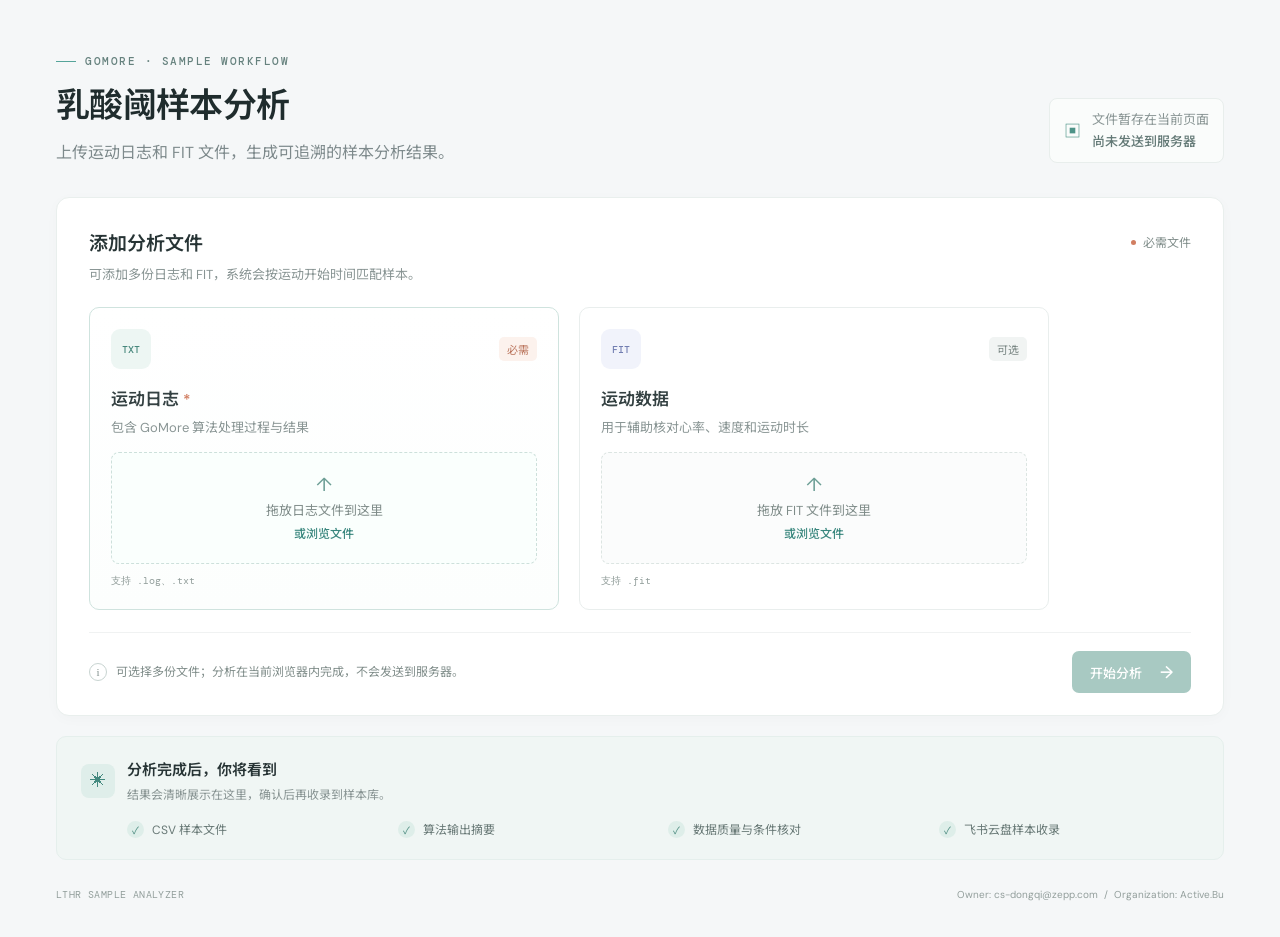
==== index.html @ fc3f39f7 "ref |> 移动网页入口至仓库根目录" ====
<!doctype html>
<html lang="zh-CN">
  <head>
    <meta charset="UTF-8" />
    <meta name="viewport" content="width=device-width, initial-scale=1.0" />
    <meta name="theme-color" content="#f5f7f8" />
    <title>LTHR 样本分析</title>
    <link rel="stylesheet" href="./lthr-jira-analyzer/web/style.css" />
  </head>
  <body>
    <div class="app-shell">
      <main class="main-content">
        <div class="page-wrap">
          <section class="intro">
            <div class="eyebrow"><span class="eyebrow-line"></span>GOMORE · SAMPLE WORKFLOW</div>
            <div class="intro-row">
              <div>
                <h1>乳酸阈样本分析</h1>
                <p class="intro-copy">上传运动日志和 FIT 文件，生成可追溯的样本分析结果。</p>
              </div>
              <div class="privacy-note"><span class="lock-icon">▣</span><span>文件暂存在当前页面<br /><b>尚未发送到服务器</b></span></div>
            </div>
          </section>

          <section class="upload-panel">
            <div class="panel-heading">
              <div><h2>添加分析文件</h2><p>可添加多份日志和 FIT，系统会按运动开始时间匹配样本。</p></div>
              <span class="required-label"><i></i>必需文件</span>
            </div>

            <div class="upload-grid">
              <article class="upload-card required-card">
                <div class="card-top"><div class="file-icon log-icon"><span>TXT</span></div><span class="file-state">必需</span></div>
                <h3>运动日志 <span class="asterisk">*</span></h3>
                <p>包含 GoMore 算法处理过程与结果</p>
                <div class="drop-area" data-upload="log" role="button" tabindex="0" aria-label="选择或拖放日志文件">
                  <input class="file-input" type="file" accept=".log,.txt,text/plain" multiple hidden />
                  <span class="upload-glyph">↑</span><span>拖放日志文件到这里</span><b>或浏览文件</b>
                </div>
                <div class="selected-files" data-file-list="log" aria-live="polite"></div>
                <div class="format-hint">支持 .log、.txt</div>
              </article>

              <article class="upload-card">
                <div class="card-top"><div class="file-icon fit-icon"><span>FIT</span></div><span class="file-state optional">可选</span></div>
                <h3>运动数据</h3>
                <p>用于辅助核对心率、速度和运动时长</p>
                <div class="drop-area" data-upload="fit" role="button" tabindex="0" aria-label="选择或拖放 FIT 文件">
                  <input class="file-input" type="file" accept=".fit" multiple hidden />
                  <span class="upload-glyph">↑</span><span>拖放 FIT 文件到这里</span><b>或浏览文件</b>
                </div>
                <div class="selected-files" data-file-list="fit" aria-live="polite"></div>
                <div class="format-hint">支持 .fit</div>
              </article>

            </div>

            <div class="panel-footer">
              <div class="upload-tip"><span class="tip-icon">i</span><span class="upload-message" role="status">可选择多份文件；分析在当前浏览器内完成，不会发送到服务器。</span></div>
              <button class="primary-button" id="analyze-button" disabled>开始分析 <span>→</span></button>
            </div>
          </section>

          <section class="analysis-results" id="analysis-results" hidden aria-live="polite"></section>

          <section class="result-preview">
            <div class="preview-heading"><div class="preview-symbol">✳</div><div><h2>分析完成后，你将看到</h2><p>结果会清晰展示在这里，确认后再收录到样本库。</p></div></div>
            <div class="preview-items">
              <div class="preview-item"><span class="preview-check">✓</span><span>CSV 样本文件</span></div>
              <div class="preview-item"><span class="preview-check">✓</span><span>算法输出摘要</span></div>
              <div class="preview-item"><span class="preview-check">✓</span><span>数据质量与条件核对</span></div>
              <div class="preview-item"><span class="preview-check">✓</span><span>飞书云盘样本收录</span></div>
            </div>
          </section>

          <footer class="page-footer"><span>LTHR SAMPLE ANALYZER</span><span>Owner: cs-dongqi@zepp.com&nbsp; / &nbsp;Organization: Active.Bu</span></footer>
        </div>
      </main>
    </div>
    <script src="./lthr-jira-analyzer/web/parser-worker.js"></script>
    <script src="./lthr-jira-analyzer/web/app.js"></script>
  </body>
</html>
---- lthr-jira-analyzer/web/style.css ----
@import url('https://fonts.googleapis.com/css2?family=DM+Mono:wght@400;500&family=DM+Sans:wght@400;500;600;700&family=Noto+Sans+SC:wght@400;500;600;700&display=swap');

:root{font-family:'DM Sans','Noto Sans SC',sans-serif;color:#202a2c;background:#f5f7f8;font-synthesis:none;text-rendering:optimizeLegibility;--ink:#202a2c;--muted:#7e8a8c;--teal:#147e78;--line:#e8edec;--paper:#fff;font-size:16px}
*{box-sizing:border-box}
body{margin:0;min-width:320px;min-height:100vh;background:#f5f7f8}
button,a{font:inherit}
.app-shell{min-height:100vh}
.sidebar{position:fixed;inset:0 auto 0 0;width:236px;background:#fff;border-right:1px solid #e9eeee;padding:27px 17px 18px;display:flex;flex-direction:column;z-index:2}
.brand{height:30px;display:flex;align-items:center;gap:10px;text-decoration:none;color:#203033;padding-left:9px}
.brand-mark{height:23px;width:23px;display:flex;align-items:flex-end;gap:3px;padding:3px;border-radius:7px;background:#e8f5f2}.brand-mark span{display:block;width:4px;border-radius:3px;background:#16877e}.brand-mark span:nth-child(1){height:8px}.brand-mark span:nth-child(2){height:14px}.brand-mark span:nth-child(3){height:10px}
.brand-name{font-size:14px;font-weight:700;letter-spacing:1.6px}.brand-name span{font-weight:500;color:#7b8988;margin-left:4px}
.workspace-label{font:500 10px 'DM Mono',monospace;letter-spacing:1.45px;color:#a5afae;margin:53px 10px 14px}
.main-nav{display:grid;gap:5px}.nav-item{height:42px;display:flex;align-items:center;gap:12px;padding:0 11px;text-decoration:none;color:#657171;font-size:13px;border-radius:7px;position:relative}.nav-item.active{color:#147e78;background:#edf7f5;font-weight:600}.nav-icon{width:18px;text-align:center;font-size:17px;color:#81908f}.active .nav-icon{color:#147e78}.pulse-icon{font-size:25px;transform:rotate(-18deg)}.nav-soon{font-size:9px;color:#9aa5a3;background:#f4f6f5;border-radius:4px;padding:3px 5px;margin-left:auto}
.sidebar-bottom{margin-top:auto}.help-card{padding:13px 11px;border:1px solid #edf0ef;border-radius:9px;display:flex;align-items:center;gap:9px;margin:0 1px 18px}.help-icon{width:22px;height:22px;border-radius:50%;display:grid;place-items:center;background:#eef6f4;color:#327c76;font-size:12px;font-weight:600}.help-card strong{font-size:11px;font-weight:600}.help-card p{font-size:10px;margin:4px 0 0;color:#98a2a1}.help-arrow{margin-left:auto;font-size:13px;color:#98a2a1;align-self:flex-start}.profile{border-top:1px solid #edf0ef;padding:16px 3px 0;display:flex;align-items:center;gap:9px}.avatar{height:30px;width:30px;border-radius:50%;display:grid;place-items:center;background:#dcece9;color:#34756e;font-size:10px;font-weight:700}.profile-copy{display:grid;gap:3px}.profile-copy strong{font-size:11px;font-weight:600}.profile-copy span{font-size:10px;color:#98a2a1}.profile-menu{margin-left:auto;color:#8d9898;letter-spacing:2px}
.main-content{min-height:100vh}.topbar{height:68px;background:rgba(255,255,255,.82);border-bottom:1px solid #e9eeee;padding:0 56px;display:flex;align-items:center;justify-content:space-between}.breadcrumb{display:flex;align-items:center;gap:12px;color:#899594;font-size:13px}.breadcrumb strong{font-weight:500;color:#4c5a5a}.crumb-sep{color:#c6cecc}.topbar-right{display:flex;align-items:center;gap:9px;color:#71807e;font-size:12px}.status-dot{width:7px;height:7px;border-radius:50%;background:#5baa85;box-shadow:0 0 0 4px #e8f4ed}.top-divider{height:20px;border-left:1px solid #e7eceb;margin:0 6px 0 12px}.icon-button{height:32px;width:32px;border:0;background:transparent;color:#71807e;font-size:19px;position:relative}.icon-button i{position:absolute;right:4px;top:4px;width:6px;height:6px;border-radius:50%;background:#e88862}
.page-wrap{max-width:1280px;margin:0 auto;padding:54px 56px 36px}.intro{margin-bottom:34px}.eyebrow{font:500 11px 'DM Mono',monospace;color:#66827e;letter-spacing:1.5px;display:flex;align-items:center;gap:9px}.eyebrow-line{width:20px;height:1px;background:#55a49a}.intro-row{display:flex;align-items:flex-end;justify-content:space-between;margin-top:16px}h1{font-size:34px;line-height:1.3;letter-spacing:-.7px;margin:0;font-weight:600;color:#1f2c2d}.intro-copy{font-size:16px;color:#7e8a8c;margin:11px 0 0}.privacy-note{display:flex;align-items:center;gap:11px;color:#899594;font-size:13px;line-height:1.65;padding:10px 14px;border:1px solid #e8eeec;border-radius:8px;background:#fafcfb}.privacy-note b{font-weight:500;color:#637976}.lock-icon{color:#4d9387;font-size:17px}
.upload-panel{background:#fff;border:1px solid #e9efed;border-radius:13px;padding:30px 32px 22px;box-shadow:0 3px 14px rgba(31,59,55,.025)}.panel-heading{display:flex;justify-content:space-between;align-items:flex-start;margin-bottom:24px}.panel-heading h2,.preview-heading h2{font-size:19px;margin:0;font-weight:600;color:#273435}.panel-heading p,.preview-heading p{font-size:13px;color:#899594;margin:8px 0 0}.required-label{display:flex;align-items:center;gap:7px;color:#818e8b;font-size:12px;padding-top:5px}.required-label i,.asterisk{color:#d17e61}.required-label i{width:5px;height:5px;background:#d17e61;border-radius:50%}
.upload-grid{display:grid;grid-template-columns:repeat(2,minmax(0,1fr));gap:20px;max-width:960px}.upload-card{border:1px solid #e9eeed;border-radius:10px;padding:21px;min-width:0}.required-card{border-color:#cfe3de;background:linear-gradient(180deg,#fff 0%,#fcfefd 100%)}.card-top{display:flex;justify-content:space-between;align-items:center}.file-icon{width:40px;height:40px;border-radius:9px;display:grid;place-items:center}.file-icon span{font:500 10px 'DM Mono',monospace;letter-spacing:-.3px}.log-icon{background:#edf6f3;color:#47877c}.fit-icon{background:#f1f3fb;color:#727eb1}.file-state{font-size:11px;color:#bb765e;background:#fcf2ed;padding:4px 8px;border-radius:5px}.file-state.optional{color:#788582;background:#f1f4f3}.upload-card h3{font-size:17px;font-weight:600;margin:16px 0 7px;color:#344142}.asterisk{color:#d17e61;font-size:15px}.upload-card>p{font-size:13px;color:#899594;white-space:nowrap;overflow:hidden;text-overflow:ellipsis;margin:0 0 16px}.drop-area{height:112px;border:1px dashed #dce5e2;border-radius:8px;background:#fbfcfc;display:flex;flex-direction:column;justify-content:center;align-items:center;gap:5px;color:#7f8c89;font-size:13px}.required-card .drop-area{border-color:#cde0db;background:#fafffd}.upload-glyph{font-size:19px;line-height:20px;color:#6d9f96}.drop-area b{font-size:12px;font-weight:500;color:#39877e}.format-hint{font:400 10px 'DM Mono',monospace;color:#929e9b;margin-top:10px}
.panel-footer{border-top:1px solid #f0f2f2;margin-top:22px;padding-top:18px;display:flex;justify-content:space-between;align-items:center}.upload-tip{display:flex;align-items:center;gap:9px;color:#818e8b;font-size:12px}.tip-icon{width:18px;height:18px;border:1px solid #c8d4d1;border-radius:50%;display:grid;place-items:center;font:500 11px Georgia;color:#82918e}.primary-button{height:42px;padding:0 18px;border:0;border-radius:7px;background:#a8c9c2;color:white;font-size:13px;font-weight:500;display:flex;align-items:center;gap:18px;cursor:default}.primary-button span{font-size:17px;line-height:1}
.drop-area{cursor:pointer;transition:border-color .15s ease,background .15s ease,box-shadow .15s ease}.drop-area:hover,.drop-area:focus-visible,.drop-area.dragging{outline:none;border-color:#58a397;background:#f2faf7;box-shadow:0 0 0 3px rgba(65,145,132,.08)}.selected-files:not(:empty){margin-top:11px}.selected-file{display:flex;align-items:center;justify-content:space-between;gap:12px;padding:10px 12px;border:1px solid #e6eeeb;border-radius:7px;background:#fbfdfc}.selected-file-details{display:flex;align-items:center;gap:10px;min-width:0}.selected-file-name{overflow:hidden;text-overflow:ellipsis;white-space:nowrap;color:#4d605d;font-size:12px}.selected-file-size{flex:none;color:#899594;font:10px 'DM Mono',monospace}.remove-file{flex:none;border:0;background:transparent;color:#9b7770;font-size:11px;cursor:pointer;padding:4px}.remove-file:hover{color:#bf604a}.upload-message{line-height:1.5}.primary-button:not(:disabled){background:#147e78;cursor:pointer}.primary-button:not(:disabled):hover{background:#116c67}
.analysis-results{margin-top:22px}.analysis-results[hidden]{display:none}.results-heading{margin:0 0 14px}.results-heading h2{margin:0;font-size:20px;color:#273435}.results-heading p{margin:7px 0 0;color:#7e8a8c;font-size:13px}.analysis-warning{margin:8px 0;padding:11px 14px;border:1px solid #f0d9c5;border-radius:7px;background:#fff9f3;color:#996a43;font-size:13px}.result-card{margin-top:13px;padding:19px 20px 15px;background:#fff;border:1px solid #e6edeb;border-radius:10px}.result-card-header{display:flex;align-items:center;justify-content:space-between;gap:16px}.result-card-header h3{margin:0;color:#273435;font-size:17px}.result-filename{margin:0;color:#40514e;font:13px 'DM Mono',monospace;overflow-wrap:anywhere}.download-button{flex:none;padding:10px 14px;border-radius:7px;background:#147e78;color:#fff;text-decoration:none;font-size:13px;font-weight:500}.download-button:hover{background:#116c67}.result-meta{margin-top:12px;color:#71807e;font-size:12px}.csv-table-wrap{margin-top:12px;overflow:auto;border:1px solid #e9eeed;border-radius:7px}.csv-table{border-collapse:collapse;min-width:1800px;width:100%;font:11px 'DM Mono',monospace;white-space:nowrap}.csv-table th,.csv-table td{padding:8px 10px;border-bottom:1px solid #edf1f0;text-align:left}.csv-table th{position:sticky;top:0;background:#f3f8f6;color:#51645f;font-weight:500}.csv-table td{color:#667572}.csv-table tbody tr:last-child td{border-bottom:0}.table-hint{margin:9px 0 0;color:#899594;font-size:11px}
.result-preview{margin-top:20px;padding:21px 24px;background:#f0f6f4;border:1px solid #e5efec;border-radius:10px}.preview-heading{display:flex;align-items:center;gap:12px}.preview-symbol{height:34px;width:34px;border-radius:8px;background:#dfeeea;color:#43897f;display:grid;place-items:center;font-size:16px}.preview-heading h2{font-size:15px}.preview-heading p{font-size:12px;margin-top:5px}.preview-items{display:grid;grid-template-columns:repeat(4,1fr);gap:10px;margin:17px 0 0 46px}.preview-item{display:flex;align-items:center;gap:8px;color:#687976;font-size:12px}.preview-check{width:17px;height:17px;border-radius:50%;background:#deeee9;color:#4d8c80;display:grid;place-items:center;font-size:10px}.page-footer{display:flex;justify-content:space-between;align-items:center;margin-top:28px;color:#929e9b;font:400 10px 'DM Mono',monospace;letter-spacing:.4px}.page-footer span:last-child{font-family:'DM Sans','Noto Sans SC',sans-serif;letter-spacing:0}
@media(min-width:1500px){.page-wrap{padding-top:64px}.upload-panel{padding:34px 36px 26px}.drop-area{height:126px}}
@media(max-width:1050px){.topbar{padding:0 32px}.page-wrap{padding:42px 32px 28px}.upload-panel{padding:25px 24px 19px}.upload-grid{gap:14px}.upload-card{padding:17px}.preview-items{grid-template-columns:repeat(2,1fr);row-gap:12px}}
@media(max-width:760px){.topbar{height:58px;padding:0 17px}.page-wrap{padding:32px 16px 22px}.intro-row{align-items:flex-start;gap:12px}.intro-copy{max-width:290px;line-height:1.6}.privacy-note{font-size:0;padding:8px}.privacy-note span:last-child{display:none}.upload-grid{grid-template-columns:1fr}.upload-card{padding:16px}.upload-card>p{white-space:normal}.drop-area{height:84px}.panel-footer{align-items:flex-start;gap:14px}.upload-tip{line-height:1.5;font-size:11px}.primary-button{flex-shrink:0}upload-panel{padding:21px 16px 17px}.preview-items{margin-left:0;grid-template-columns:1fr 1fr}.page-footer{gap:12px;line-height:1.5;font-size:9px}.page-footer span:last-child{text-align:right}}
.result-card-header h3{margin:0;color:#273435;font-size:17px}.sample-user-info{display:flex;flex-wrap:wrap;gap:10px 22px;margin-top:15px;color:#5d6d69;font-size:14px}.result-file-row{display:flex;align-items:center;justify-content:space-between;gap:16px;margin-top:16px;padding-top:14px;border-top:1px solid #edf1f0}.result-file-row .result-filename{font-size:13px}
.gomore-summary{display:grid;grid-template-columns:repeat(4,minmax(0,1fr));gap:12px;margin-top:16px;padding-top:14px;border-top:1px solid #edf1f0}.gomore-summary-item{display:flex;flex-direction:column;gap:5px;color:#788683;font-size:12px}.gomore-summary-item strong{color:#344744;font-size:15px;font-weight:600}@media(max-width:760px){.gomore-summary{grid-template-columns:repeat(2,minmax(0,1fr))}}
.gomore-summary-title{grid-column:1/-1;margin:0;color:#52635f;font-size:13px;font-weight:600}
.gomore-history{margin-top:14px;padding-top:13px;border-top:1px solid #edf1f0}.gomore-history .gomore-summary-title{display:block}.gomore-history-value{margin:7px 0 0;color:#5d6d69;font-size:13px}.gomore-history-value code{font-family:'DM Mono',monospace}
.gomore-history-values{display:grid;grid-template-columns:repeat(2,minmax(0,1fr));gap:12px;margin-top:9px}
.gomore-summary>.gomore-history{grid-column:1/-1;margin-top:2px;padding-top:12px}
.gomore-summary>.gomore-history{margin:4px 0 0;padding:12px 14px;background:#f4f8f6;border:0;border-left:3px solid #9bbeb4;border-radius:0 7px 7px 0}.gomore-history .gomore-summary-title{color:#647771;font-size:12px}.gomore-history-values{grid-template-columns:repeat(2,minmax(0,180px));gap:18px}.gomore-history .gomore-summary-item strong{font-size:14px}
.gomore-history-values{display:flex;flex-wrap:wrap;gap:12px 32px}.gomore-history .gomore-summary-item{min-width:max-content}.gomore-history .gomore-summary-item strong{white-space:nowrap}
.vo2max-history{margin-top:10px;padding-top:10px;border-top:1px dashed #d8e3df}.vo2max-history-values{display:grid;grid-template-columns:repeat(7,minmax(0,1fr));gap:6px;margin-top:8px}.vo2max-history-item{display:flex;flex-direction:column;gap:3px;padding:6px 7px;border-radius:5px;background:rgba(255,255,255,.7)}.vo2max-history-item span{color:#899692;font:10px 'DM Mono',monospace}.vo2max-history-item strong{color:#455853;font-size:12px;font-weight:600}@media(max-width:760px){.vo2max-history-values{grid-template-columns:repeat(4,minmax(0,1fr))}}
.estimate-card{margin-top:14px;padding:18px 20px;background:#f7faf9;border:1px solid #e1ebe7;border-radius:9px}.estimate-card h4{margin:0;color:#344744;font-size:15px;font-weight:600}.estimate-values{display:grid;grid-template-columns:repeat(3,minmax(0,1fr));gap:14px;margin-top:13px}.estimate-item{display:flex;flex-direction:column;gap:5px}.estimate-item span{color:#7c8985;font-size:12px}.estimate-item strong{color:#344744;font-size:16px;font-weight:600}.estimate-note{margin:12px 0 0;color:#89938f;font-size:11px;line-height:1.6}@media(max-width:760px){.estimate-card{padding:15px}.estimate-values{gap:8px}.estimate-item strong{font-size:14px}.estimate-item span{font-size:11px}}
.estimate-label-row{display:flex;align-items:center;gap:7px}.estimate-help-button{width:17px;height:17px;padding:0;border:1px solid #aabbb5;border-radius:50%;background:#fff;color:#60746e;font:600 11px/15px sans-serif;cursor:pointer}.estimate-help-button:hover,.estimate-help-button[aria-expanded="true"]{border-color:#438e82;background:#e9f4f1;color:#26786f}.estimate-help-text{margin:2px 0 0;padding:8px 9px;border-radius:6px;background:#fff;color:#65736f;font-size:11px;line-height:1.55}.estimate-help-text[hidden]{display:none}
.estimate-status{margin:8px 0 0;font-size:14px;font-weight:700}.estimate-status.meets{color:#21824f}.estimate-status.does-not-meet{color:#c34242}.estimate-status.undetermined{color:#87918d}.estimate-unmet{margin:8px 0 0;padding-left:20px;color:#bd4040;font-size:12px;line-height:1.7}
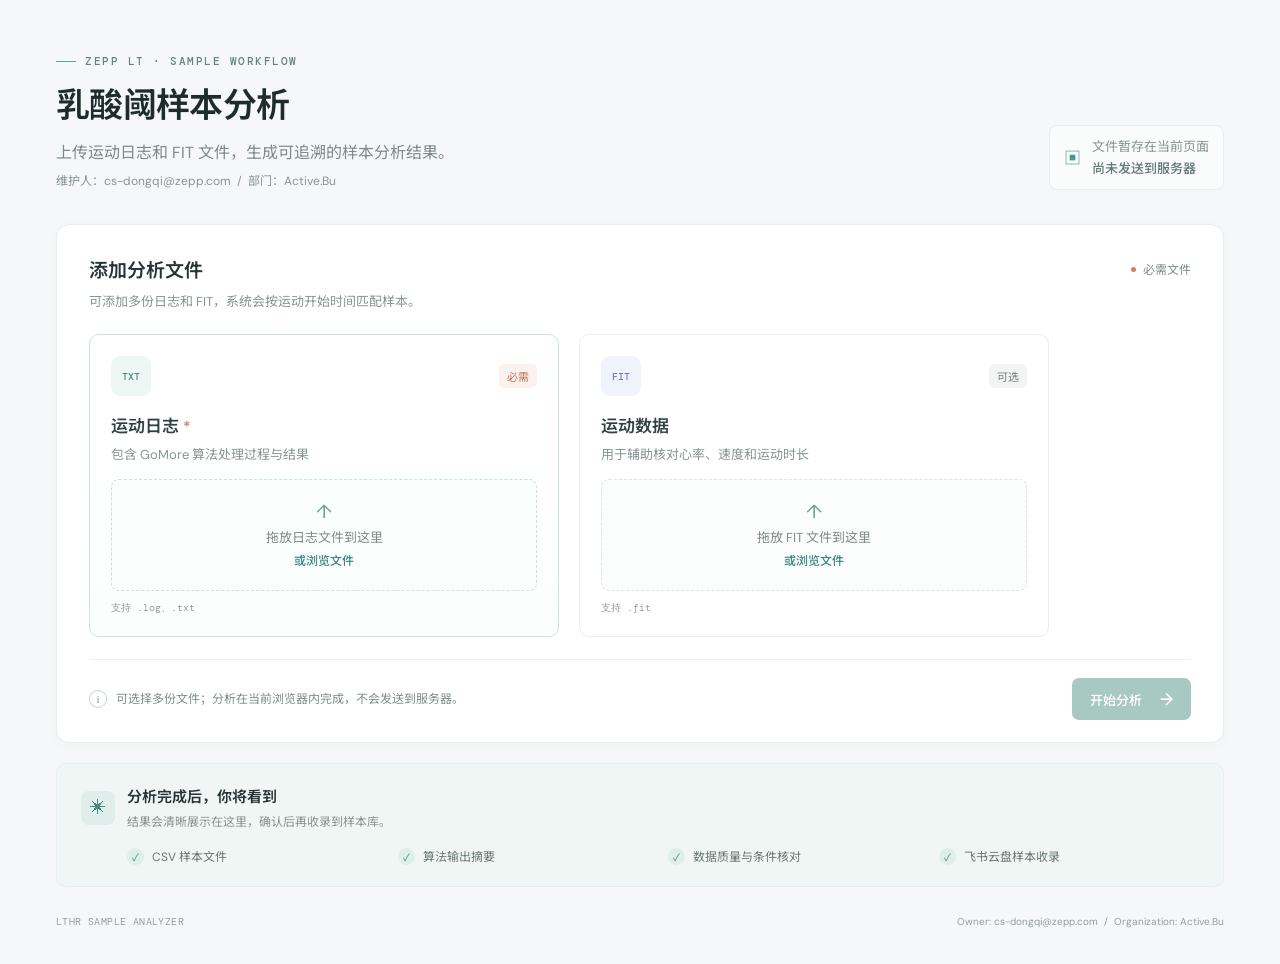
==== commit 2250ca03: "ref |> 更新页面文案及维护人信息" ====
--- a/index.html
+++ b/index.html
@@ -4,7 +4,7 @@
     <meta charset="UTF-8" />
     <meta name="viewport" content="width=device-width, initial-scale=1.0" />
     <meta name="theme-color" content="#f5f7f8" />
-    <title>LTHR 样本分析</title>
+    <title>ZEPP LT样本分析</title>
     <link rel="stylesheet" href="./lthr-jira-analyzer/web/style.css" />
   </head>
   <body>
@@ -12,11 +12,12 @@
       <main class="main-content">
         <div class="page-wrap">
           <section class="intro">
-            <div class="eyebrow"><span class="eyebrow-line"></span>GOMORE · SAMPLE WORKFLOW</div>
+            <div class="eyebrow"><span class="eyebrow-line"></span>ZEPP LT · SAMPLE WORKFLOW</div>
             <div class="intro-row">
               <div>
                 <h1>乳酸阈样本分析</h1>
                 <p class="intro-copy">上传运动日志和 FIT 文件，生成可追溯的样本分析结果。</p>
+                <p class="maintainer-info">维护人：cs-dongqi@zepp.com&nbsp; / &nbsp;部门：Active.Bu</p>
               </div>
               <div class="privacy-note"><span class="lock-icon">▣</span><span>文件暂存在当前页面<br /><b>尚未发送到服务器</b></span></div>
             </div>
--- a/lthr-jira-analyzer/web/style.css
+++ b/lthr-jira-analyzer/web/style.css
@@ -35,3 +35,4 @@
 .estimate-card{margin-top:14px;padding:18px 20px;background:#f7faf9;border:1px solid #e1ebe7;border-radius:9px}.estimate-card h4{margin:0;color:#344744;font-size:15px;font-weight:600}.estimate-values{display:grid;grid-template-columns:repeat(3,minmax(0,1fr));gap:14px;margin-top:13px}.estimate-item{display:flex;flex-direction:column;gap:5px}.estimate-item span{color:#7c8985;font-size:12px}.estimate-item strong{color:#344744;font-size:16px;font-weight:600}.estimate-note{margin:12px 0 0;color:#89938f;font-size:11px;line-height:1.6}@media(max-width:760px){.estimate-card{padding:15px}.estimate-values{gap:8px}.estimate-item strong{font-size:14px}.estimate-item span{font-size:11px}}
 .estimate-label-row{display:flex;align-items:center;gap:7px}.estimate-help-button{width:17px;height:17px;padding:0;border:1px solid #aabbb5;border-radius:50%;background:#fff;color:#60746e;font:600 11px/15px sans-serif;cursor:pointer}.estimate-help-button:hover,.estimate-help-button[aria-expanded="true"]{border-color:#438e82;background:#e9f4f1;color:#26786f}.estimate-help-text{margin:2px 0 0;padding:8px 9px;border-radius:6px;background:#fff;color:#65736f;font-size:11px;line-height:1.55}.estimate-help-text[hidden]{display:none}
 .estimate-status{margin:8px 0 0;font-size:14px;font-weight:700}.estimate-status.meets{color:#21824f}.estimate-status.does-not-meet{color:#c34242}.estimate-status.undetermined{color:#87918d}.estimate-unmet{margin:8px 0 0;padding-left:20px;color:#bd4040;font-size:12px;line-height:1.7}
+.maintainer-info{margin:9px 0 0;color:#899594;font-size:12px;line-height:1.5}
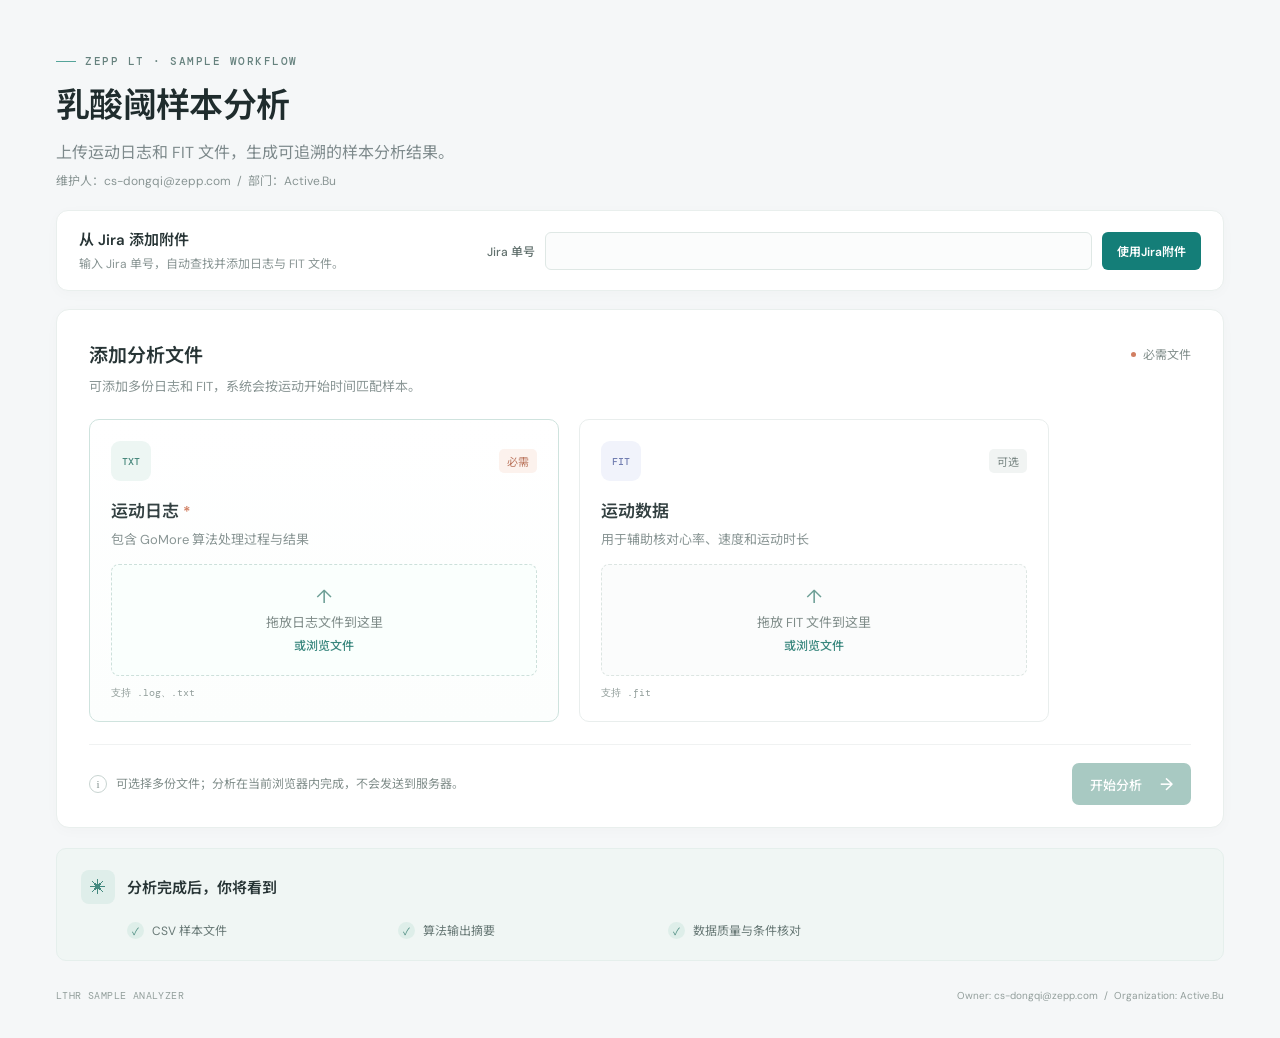
==== commit 83d31a6c: "Add Jira attachment lookup to analyzer" ====
--- a/index.html
+++ b/index.html
@@ -19,8 +19,20 @@
                 <p class="intro-copy">上传运动日志和 FIT 文件，生成可追溯的样本分析结果。</p>
                 <p class="maintainer-info">维护人：cs-dongqi@zepp.com&nbsp; / &nbsp;部门：Active.Bu</p>
               </div>
-              <div class="privacy-note"><span class="lock-icon">▣</span><span>文件暂存在当前页面<br /><b>尚未发送到服务器</b></span></div>
             </div>
+          </section>
+
+          <section class="jira-lookup-card" aria-labelledby="jira-lookup-title">
+            <div class="jira-lookup-copy">
+              <h2 id="jira-lookup-title">从 Jira 添加附件</h2>
+              <p>输入 Jira 单号，自动查找并添加日志与 FIT 文件。</p>
+            </div>
+            <form class="jira-lookup-form" id="jira-attachment-form">
+              <label for="jira-issue-key">Jira 单号</label>
+              <input id="jira-issue-key" name="issueKey" type="text" autocomplete="off" required />
+              <button class="jira-lookup-button" id="jira-attachment-button" type="submit">使用Jira附件</button>
+            </form>
+            <p class="jira-lookup-status" id="jira-attachment-status" role="status" aria-live="polite"></p>
           </section>
 
           <section class="upload-panel">
@@ -65,12 +77,11 @@
           <section class="analysis-results" id="analysis-results" hidden aria-live="polite"></section>
 
           <section class="result-preview">
-            <div class="preview-heading"><div class="preview-symbol">✳</div><div><h2>分析完成后，你将看到</h2><p>结果会清晰展示在这里，确认后再收录到样本库。</p></div></div>
+            <div class="preview-heading"><div class="preview-symbol">✳</div><div><h2>分析完成后，你将看到</h2></div></div>
             <div class="preview-items">
               <div class="preview-item"><span class="preview-check">✓</span><span>CSV 样本文件</span></div>
               <div class="preview-item"><span class="preview-check">✓</span><span>算法输出摘要</span></div>
               <div class="preview-item"><span class="preview-check">✓</span><span>数据质量与条件核对</span></div>
-              <div class="preview-item"><span class="preview-check">✓</span><span>飞书云盘样本收录</span></div>
             </div>
           </section>
 
--- a/lthr-jira-analyzer/web/style.css
+++ b/lthr-jira-analyzer/web/style.css
@@ -36,3 +36,7 @@
 .estimate-label-row{display:flex;align-items:center;gap:7px}.estimate-help-button{width:17px;height:17px;padding:0;border:1px solid #aabbb5;border-radius:50%;background:#fff;color:#60746e;font:600 11px/15px sans-serif;cursor:pointer}.estimate-help-button:hover,.estimate-help-button[aria-expanded="true"]{border-color:#438e82;background:#e9f4f1;color:#26786f}.estimate-help-text{margin:2px 0 0;padding:8px 9px;border-radius:6px;background:#fff;color:#65736f;font-size:11px;line-height:1.55}.estimate-help-text[hidden]{display:none}
 .estimate-status{margin:8px 0 0;font-size:14px;font-weight:700}.estimate-status.meets{color:#21824f}.estimate-status.does-not-meet{color:#c34242}.estimate-status.undetermined{color:#87918d}.estimate-unmet{margin:8px 0 0;padding-left:20px;color:#bd4040;font-size:12px;line-height:1.7}
 .maintainer-info{margin:9px 0 0;color:#899594;font-size:12px;line-height:1.5}
+.jira-lookup-card{display:grid;grid-template-columns:minmax(190px,.7fr) minmax(0,1.3fr);align-items:center;gap:8px 24px;margin:-14px 0 18px;padding:17px 22px;background:#fff;border:1px solid #e9efed;border-radius:12px;box-shadow:0 3px 14px rgba(31,59,55,.025)}
+.jira-lookup-copy h2{margin:0;color:#273435;font-size:15px;font-weight:600}.jira-lookup-copy p{margin:5px 0 0;color:#899594;font-size:12px;line-height:1.5}
+.jira-lookup-form{display:grid;grid-template-columns:auto minmax(130px,1fr) auto;align-items:center;gap:10px}.jira-lookup-form label{color:#62716e;font-size:12px;font-weight:500}.jira-lookup-form input{height:38px;min-width:0;padding:0 11px;border:1px solid #dfe8e5;border-radius:6px;background:#fbfcfc;color:#273435;font:inherit;font-size:13px;outline:none}.jira-lookup-form input:focus{border-color:#71aaa0;box-shadow:0 0 0 3px rgba(20,126,120,.1)}.jira-lookup-button{height:38px;padding:0 15px;border:0;border-radius:6px;background:#147e78;color:#fff;font-size:12px;font-weight:600;white-space:nowrap;cursor:pointer}.jira-lookup-button:hover{background:#0f6e69}.jira-lookup-button:disabled{opacity:.6;cursor:wait}.jira-lookup-status{grid-column:2;margin:0;color:#6e807b;font-size:11px;line-height:1.5}.jira-lookup-status:empty{display:none}
+@media(max-width:760px){.jira-lookup-card{grid-template-columns:1fr;gap:12px;margin:-8px 0 15px;padding:15px}.jira-lookup-form{grid-template-columns:auto minmax(0,1fr);gap:8px}.jira-lookup-button{grid-column:1/-1;width:100%}.jira-lookup-status{grid-column:1}}
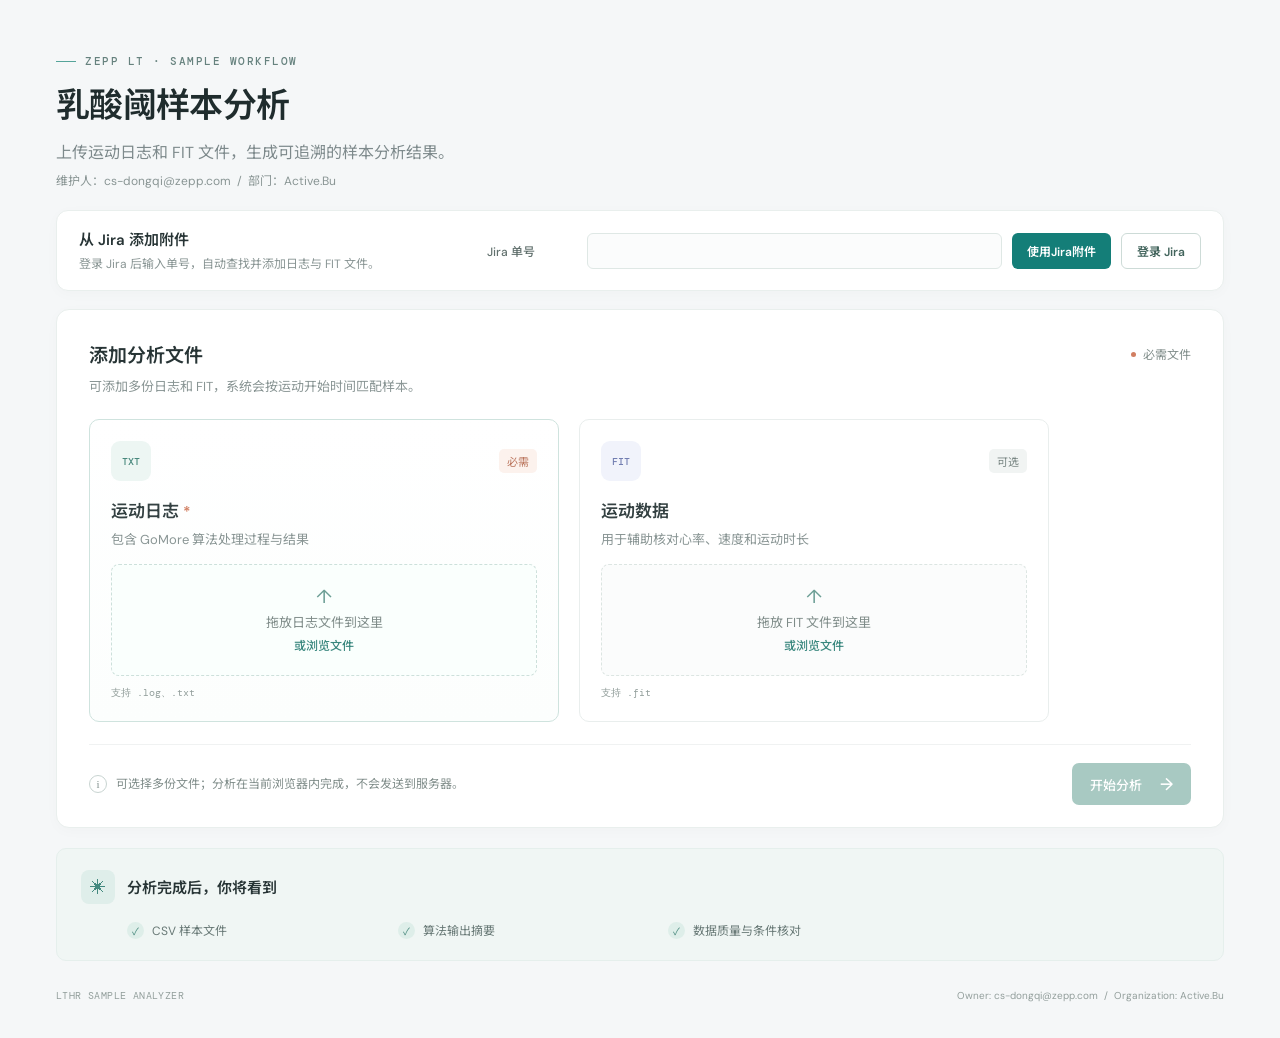
==== commit 11628c18: "feat |> 增加 Jira 账号登录及附件部署支持 加入 Jira 账号密码登录弹窗、附件筛选和生产 API 独立转发配置。  补充 systemd、Caddy 与 GitHub Pages 的部" ====
--- a/index.html
+++ b/index.html
@@ -25,15 +25,37 @@
           <section class="jira-lookup-card" aria-labelledby="jira-lookup-title">
             <div class="jira-lookup-copy">
               <h2 id="jira-lookup-title">从 Jira 添加附件</h2>
-              <p>输入 Jira 单号，自动查找并添加日志与 FIT 文件。</p>
+              <p>登录 Jira 后输入单号，自动查找并添加日志与 FIT 文件。</p>
             </div>
-            <form class="jira-lookup-form" id="jira-attachment-form">
-              <label for="jira-issue-key">Jira 单号</label>
-              <input id="jira-issue-key" name="issueKey" type="text" autocomplete="off" required />
-              <button class="jira-lookup-button" id="jira-attachment-button" type="submit">使用Jira附件</button>
-            </form>
+            <div class="jira-lookup-controls">
+              <form class="jira-lookup-form" id="jira-attachment-form">
+                <label for="jira-issue-key">Jira 单号</label>
+                <input id="jira-issue-key" name="issueKey" type="text" autocomplete="off" required />
+                <button class="jira-lookup-button" id="jira-attachment-button" type="submit">使用Jira附件</button>
+                <button class="jira-login-button" id="jira-login-open-button" type="button">登录 Jira</button>
+              </form>
+            </div>
             <p class="jira-lookup-status" id="jira-attachment-status" role="status" aria-live="polite"></p>
           </section>
+
+          <dialog class="jira-login-dialog" id="jira-login-dialog" aria-labelledby="jira-login-title">
+            <form class="jira-login-form" id="jira-login-form">
+              <div class="jira-dialog-heading">
+                <div><h2 id="jira-login-title">登录 Jira</h2><p>使用你的 Jira 账号登录以读取问题附件。</p></div>
+                <button class="jira-dialog-close" id="jira-login-close-button" type="button" aria-label="关闭登录弹窗">×</button>
+              </div>
+              <label for="jira-server-url">服务器地址</label>
+              <input id="jira-server-url" name="baseUrl" type="url" value="https://jira.huami.com/" autocomplete="url" required />
+              <label for="jira-username">用户名</label>
+              <input id="jira-username" name="username" type="text" autocomplete="username" required />
+              <label for="jira-password">密码</label>
+              <input id="jira-password" name="password" type="password" autocomplete="current-password" required />
+              <label class="jira-remember-label" for="jira-remember-login"><input id="jira-remember-login" type="checkbox" />记住登录信息</label>
+              <span class="jira-remember-note">仅记住服务器地址和用户名，密码不会保存</span>
+              <p class="jira-login-status" id="jira-login-status" role="status" aria-live="polite"></p>
+              <button class="jira-login-submit" id="jira-login-button" type="submit">登录</button>
+            </form>
+          </dialog>
 
           <section class="upload-panel">
             <div class="panel-heading">
--- a/lthr-jira-analyzer/web/style.css
+++ b/lthr-jira-analyzer/web/style.css
@@ -38,5 +38,7 @@
 .maintainer-info{margin:9px 0 0;color:#899594;font-size:12px;line-height:1.5}
 .jira-lookup-card{display:grid;grid-template-columns:minmax(190px,.7fr) minmax(0,1.3fr);align-items:center;gap:8px 24px;margin:-14px 0 18px;padding:17px 22px;background:#fff;border:1px solid #e9efed;border-radius:12px;box-shadow:0 3px 14px rgba(31,59,55,.025)}
 .jira-lookup-copy h2{margin:0;color:#273435;font-size:15px;font-weight:600}.jira-lookup-copy p{margin:5px 0 0;color:#899594;font-size:12px;line-height:1.5}
-.jira-lookup-form{display:grid;grid-template-columns:auto minmax(130px,1fr) auto;align-items:center;gap:10px}.jira-lookup-form label{color:#62716e;font-size:12px;font-weight:500}.jira-lookup-form input{height:38px;min-width:0;padding:0 11px;border:1px solid #dfe8e5;border-radius:6px;background:#fbfcfc;color:#273435;font:inherit;font-size:13px;outline:none}.jira-lookup-form input:focus{border-color:#71aaa0;box-shadow:0 0 0 3px rgba(20,126,120,.1)}.jira-lookup-button{height:38px;padding:0 15px;border:0;border-radius:6px;background:#147e78;color:#fff;font-size:12px;font-weight:600;white-space:nowrap;cursor:pointer}.jira-lookup-button:hover{background:#0f6e69}.jira-lookup-button:disabled{opacity:.6;cursor:wait}.jira-lookup-status{grid-column:2;margin:0;color:#6e807b;font-size:11px;line-height:1.5}.jira-lookup-status:empty{display:none}
-@media(max-width:760px){.jira-lookup-card{grid-template-columns:1fr;gap:12px;margin:-8px 0 15px;padding:15px}.jira-lookup-form{grid-template-columns:auto minmax(0,1fr);gap:8px}.jira-lookup-button{grid-column:1/-1;width:100%}.jira-lookup-status{grid-column:1}}
+.jira-lookup-controls{display:grid;gap:12px}.jira-login-form{display:grid;grid-template-columns:90px minmax(0,1fr);align-items:center;gap:8px 10px}.jira-login-form>label:not(.jira-remember-label){color:#62716e;font-size:12px;font-weight:500}.jira-login-form input:not([type=checkbox]),.jira-lookup-form input{height:36px;min-width:0;padding:0 10px;border:1px solid #dfe8e5;border-radius:6px;background:#fbfcfc;color:#273435;font:inherit;font-size:13px;outline:none}.jira-login-form input:focus,.jira-lookup-form input:focus{border-color:#71aaa0;box-shadow:0 0 0 3px rgba(20,126,120,.1)}.jira-remember-label{display:flex;align-items:center;gap:7px;color:#62716e;font-size:12px;cursor:pointer}.jira-remember-label input{margin:0}.jira-remember-note{grid-column:1/-1;color:#899594;font-size:11px}.jira-login-button,.jira-lookup-button{height:36px;padding:0 15px;border:1px solid #cddbd7;border-radius:6px;background:#fff;color:#42645c;font-size:12px;font-weight:600;white-space:nowrap;cursor:pointer}.jira-login-button{justify-self:start}.jira-login-button:hover{background:#f3f8f6}.jira-lookup-form{display:grid;grid-template-columns:90px minmax(0,1fr) auto;align-items:center;gap:8px 10px;padding-top:11px;border-top:1px solid #edf1ef}.jira-lookup-form label{color:#62716e;font-size:12px;font-weight:500}.jira-lookup-button{border:0;background:#147e78;color:#fff}.jira-lookup-button:hover{background:#0f6e69}.jira-login-button:disabled,.jira-lookup-button:disabled{opacity:.6;cursor:wait}.jira-lookup-status{grid-column:2;margin:0;color:#6e807b;font-size:11px;line-height:1.5}.jira-lookup-status:empty{display:none}
+@media(max-width:760px){.jira-lookup-card{grid-template-columns:1fr;gap:12px;margin:-8px 0 15px;padding:15px}.jira-login-form{grid-template-columns:1fr;gap:6px}.jira-login-form>label:not(.jira-remember-label){margin-top:3px}.jira-login-button{width:100%}.jira-lookup-form{grid-template-columns:1fr;gap:7px}.jira-lookup-status{grid-column:1}}
+.jira-auth-controls{display:flex;align-items:center;justify-content:flex-end;gap:12px}.jira-auth-state{font-size:12px;color:#899594}.jira-auth-state.authenticated{color:#21824f}.jira-login-dialog{width:min(440px,calc(100vw - 32px));max-width:none;padding:0;border:1px solid #e3ebe8;border-radius:14px;background:#fff;color:#273435;box-shadow:0 24px 80px rgba(24,48,44,.22)}.jira-login-dialog::backdrop{background:rgba(24,37,37,.42);backdrop-filter:blur(2px)}.jira-login-dialog .jira-login-form{display:grid;grid-template-columns:1fr;gap:8px;padding:26px}.jira-dialog-heading{display:flex;align-items:flex-start;justify-content:space-between;margin-bottom:8px}.jira-dialog-heading h2{margin:0;color:#273435;font-size:20px;font-weight:600}.jira-dialog-heading p{margin:7px 0 0;color:#899594;font-size:13px;line-height:1.5}.jira-dialog-close{width:30px;height:30px;margin:-5px -5px 0 12px;border:0;border-radius:7px;background:transparent;color:#7f8c89;font-size:24px;line-height:1;cursor:pointer}.jira-dialog-close:hover{background:#f2f6f5}.jira-login-dialog .jira-login-form>label:not(.jira-remember-label){margin-top:5px}.jira-login-dialog .jira-login-form input:not([type=checkbox]){width:100%;height:42px;font-size:14px}.jira-login-dialog .jira-remember-label{margin-top:7px}.jira-login-dialog .jira-remember-note{grid-column:1}.jira-login-status{min-height:20px;margin:3px 0 0;color:#b34242;font-size:12px;line-height:1.5}.jira-login-status:empty{min-height:0}.jira-login-submit{height:42px;margin-top:4px;border:0;border-radius:7px;background:#147e78;color:#fff;font-size:14px;font-weight:600;cursor:pointer}.jira-login-submit:hover{background:#0f6e69}.jira-login-submit:disabled{opacity:.6;cursor:wait}
+.jira-lookup-form{grid-template-columns:90px minmax(0,1fr) auto auto;padding-top:0;border-top:0}@media(max-width:760px){.jira-lookup-form{grid-template-columns:1fr}}
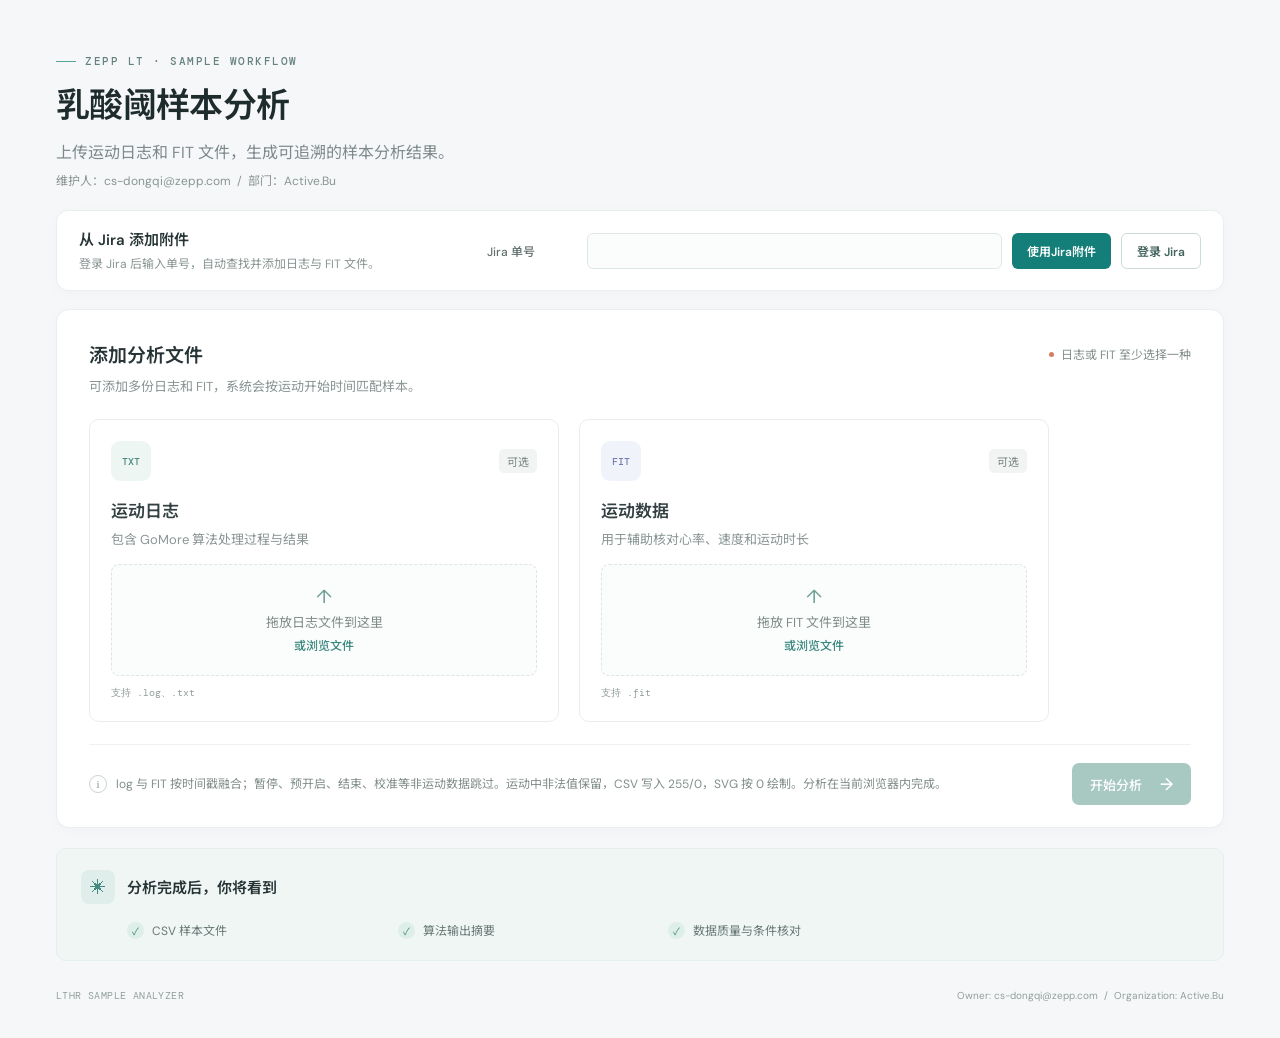
==== commit c1bef235: "ref | ITS-58891 > 落实LTHR融合过滤规则" ====
--- a/index.html
+++ b/index.html
@@ -60,13 +60,13 @@
           <section class="upload-panel">
             <div class="panel-heading">
               <div><h2>添加分析文件</h2><p>可添加多份日志和 FIT，系统会按运动开始时间匹配样本。</p></div>
-              <span class="required-label"><i></i>必需文件</span>
+              <span class="required-label"><i></i>日志或 FIT 至少选择一种</span>
             </div>
 
             <div class="upload-grid">
-              <article class="upload-card required-card">
-                <div class="card-top"><div class="file-icon log-icon"><span>TXT</span></div><span class="file-state">必需</span></div>
-                <h3>运动日志 <span class="asterisk">*</span></h3>
+              <article class="upload-card">
+                <div class="card-top"><div class="file-icon log-icon"><span>TXT</span></div><span class="file-state optional">可选</span></div>
+                <h3>运动日志</h3>
                 <p>包含 GoMore 算法处理过程与结果</p>
                 <div class="drop-area" data-upload="log" role="button" tabindex="0" aria-label="选择或拖放日志文件">
                   <input class="file-input" type="file" accept=".log,.txt,text/plain" multiple hidden />
@@ -91,7 +91,7 @@
             </div>
 
             <div class="panel-footer">
-              <div class="upload-tip"><span class="tip-icon">i</span><span class="upload-message" role="status">可选择多份文件；分析在当前浏览器内完成，不会发送到服务器。</span></div>
+              <div class="upload-tip"><span class="tip-icon">i</span><span class="upload-message" role="status">log 与 FIT 按时间戳融合；暂停、预开启、结束、校准等非运动数据跳过。运动中非法值保留，CSV 写入 255/0，SVG 按 0 绘制。分析在当前浏览器内完成。</span></div>
               <button class="primary-button" id="analyze-button" disabled>开始分析 <span>→</span></button>
             </div>
           </section>
